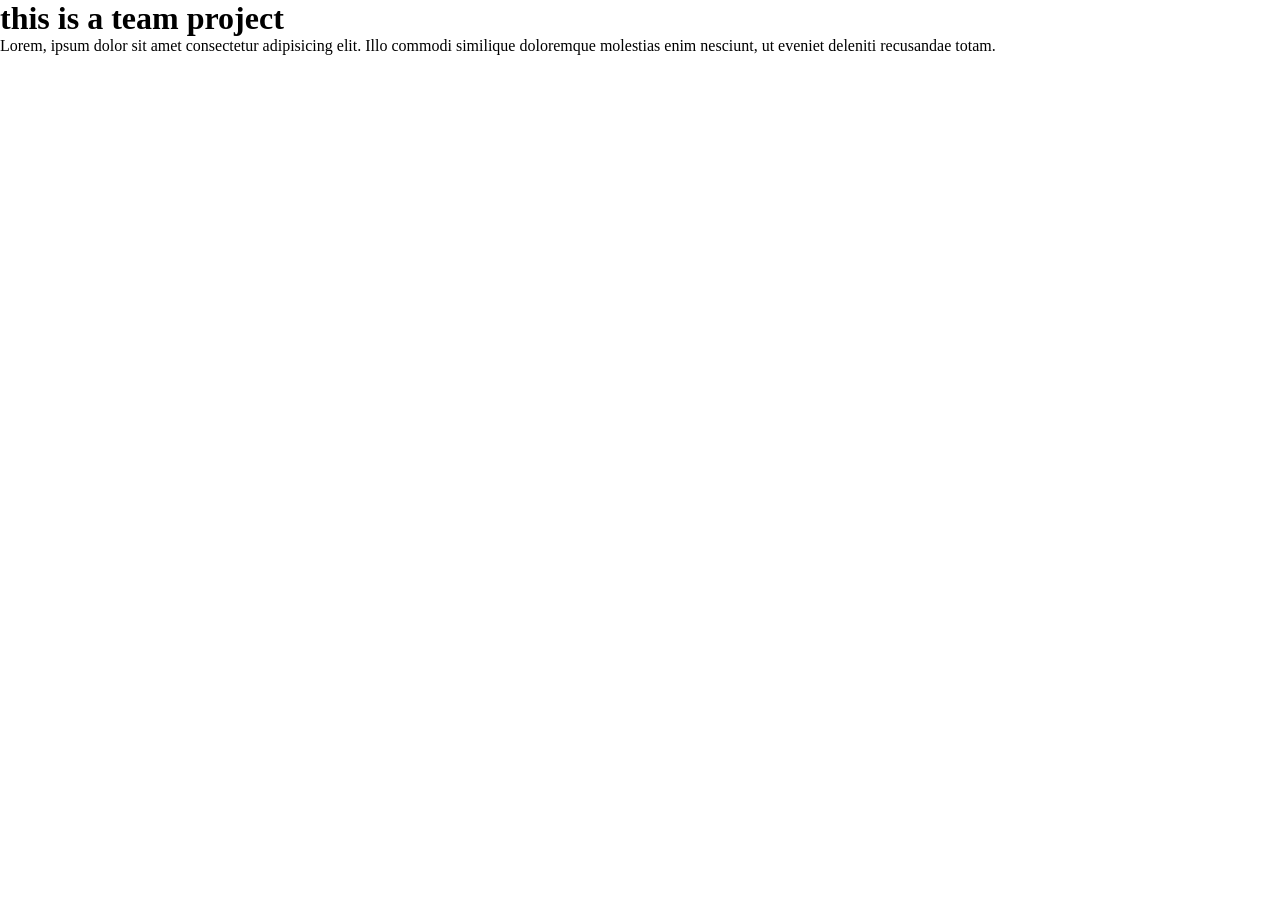
==== index.html @ 9ce7aada "team project setup" ====
<!DOCTYPE html>
<html lang="en">
<head>
    <meta charset="UTF-8">
    <meta name="viewport" content="width=device-width, initial-scale=1.0">
    <link rel="shortcut icon" href="favicon.ico" type="image/x-icon">
    <link rel="stylesheet" href="index.css">
    <title>team-project</title>
</head>
<body>
    <h1>this is a team project</h1>
    <p>Lorem, ipsum dolor sit amet consectetur adipisicing elit. Illo commodi similique doloremque molestias enim nesciunt, ut eveniet deleniti recusandae totam.</p>
</body>
</html>
---- index.css ----
* {
  margin: 0;
  padding: 0;
  box-sizing: border-box;
}
html,
body {
  height: 100%;
  width: 100%;
}
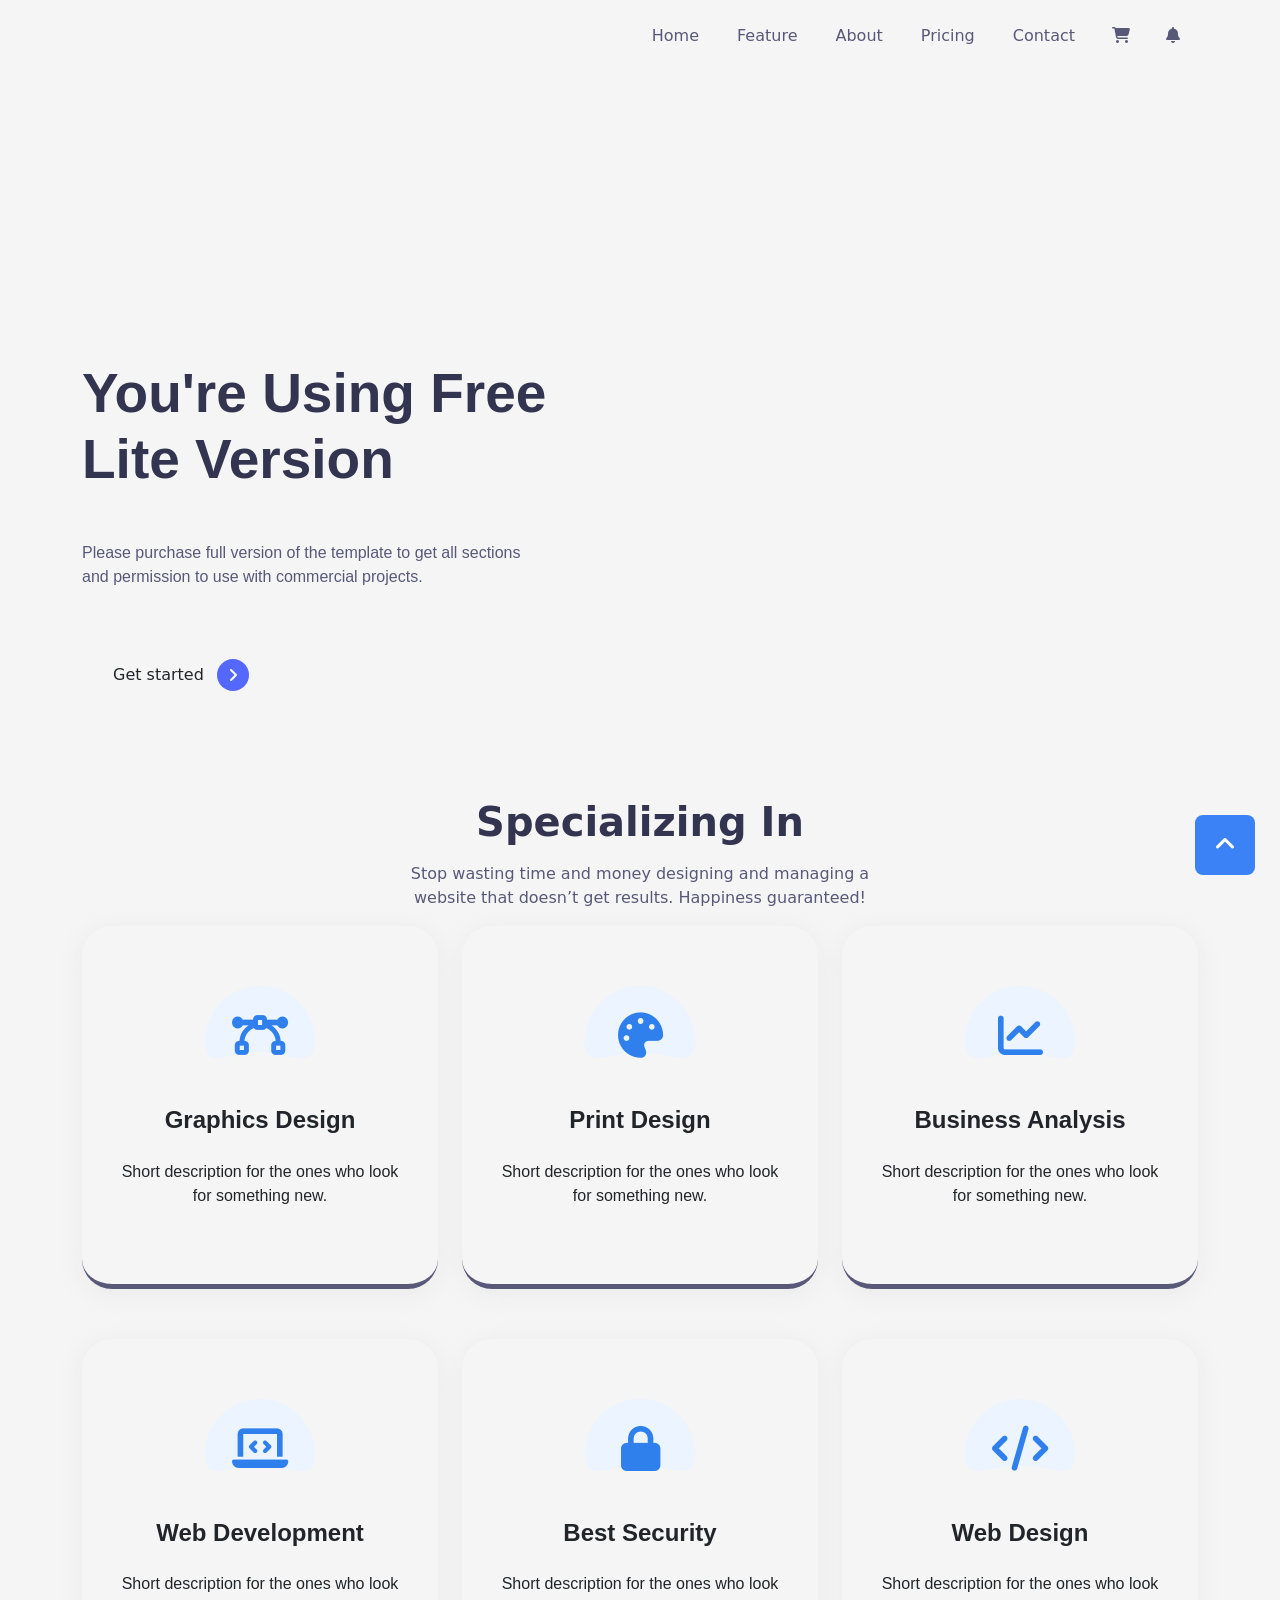
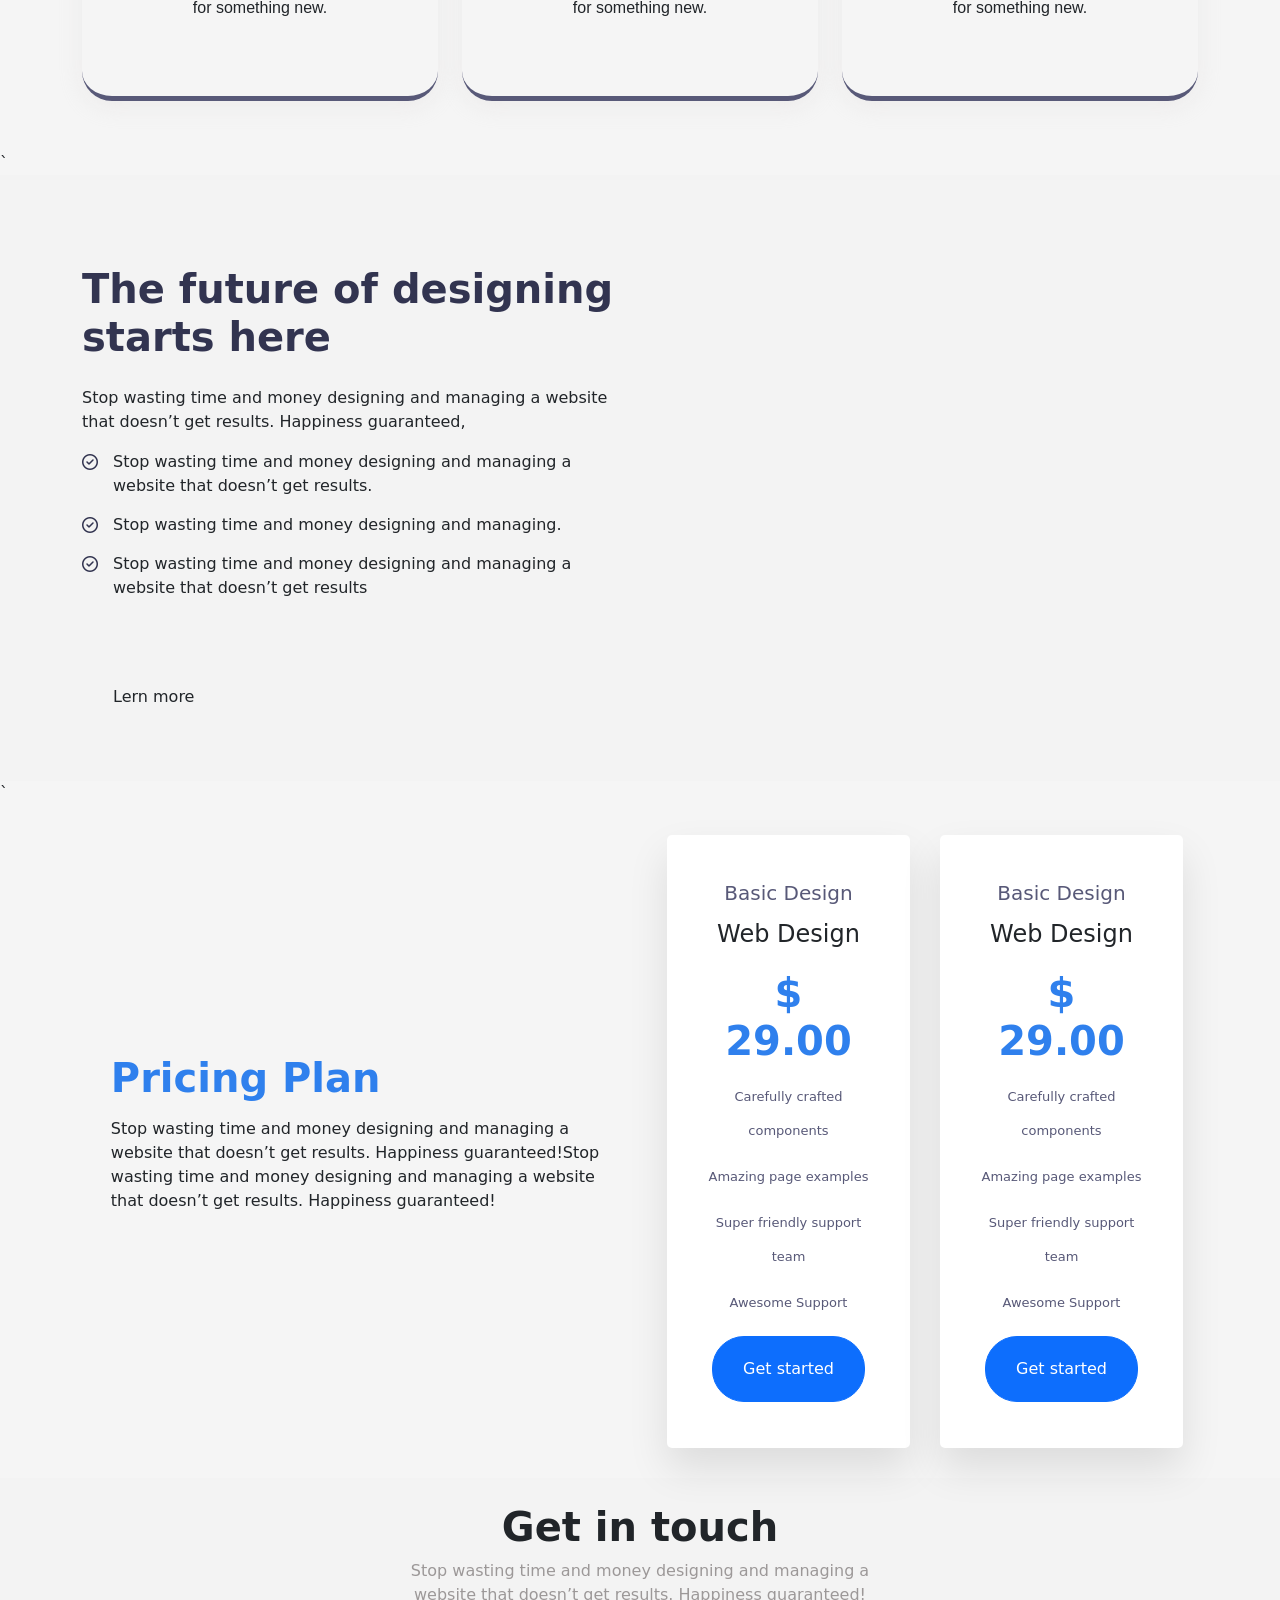
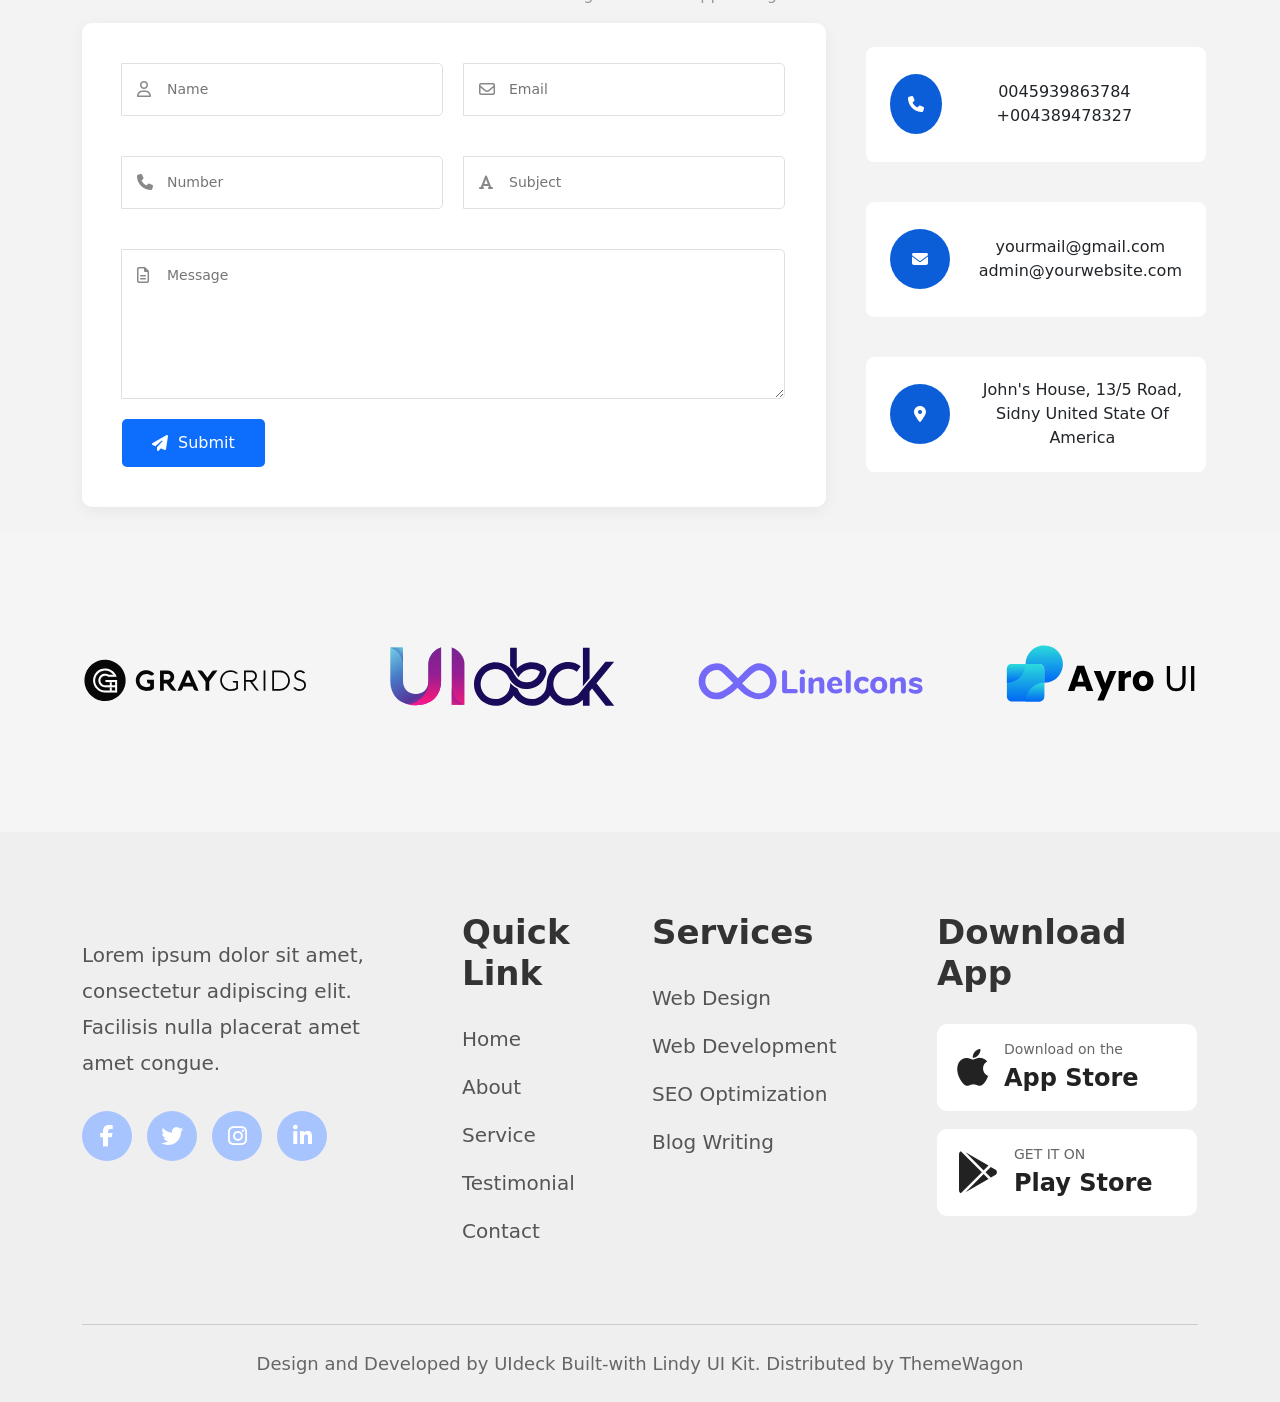
==== commit cbd5d993: "updated" ====
--- a/index.html
+++ b/index.html
@@ -3,12 +3,41 @@
 <head>
     <meta charset="UTF-8">
     <meta name="viewport" content="width=device-width, initial-scale=1.0">
-    <link rel="shortcut icon" href="favicon.ico" type="image/x-icon">
+    <link rel="shortcut icon" href="./public/favicon.ico" type="image/x-icon">
     <link rel="stylesheet" href="index.css">
     <title>team-project</title>
 </head>
 <body>
-    <h1>this is a team project</h1>
-    <p>Lorem, ipsum dolor sit amet consectetur adipisicing elit. Illo commodi similique doloremque molestias enim nesciunt, ut eveniet deleniti recusandae totam.</p>
+    <header id="header"></header>
+    <main id="main">
+        <section id="hero-section"></section>
+        <section id="special-section"></section>
+        <section id="about-section"></section>
+        <section id="pricing-section"></section>
+        <section id="contact-section"></section>
+        <section id="logos-section"></section>
+    </main>
+    <footer id="footer" ></footer>
+    
+    <script src="./index.js"></script>
+    <script src="/js/jquery-3.7.1.min.js"></script>
+    <script>
+        $(window).on("scroll",function(){
+            if($(this).scrollTop()>70){
+                $("#header").css(
+                    {
+                    "background-color":"white",
+                    "box-shadow": "rgb(0 0 0 / 6%) 0px 4px 10px"
+                    }
+                
+                )
+            }else{
+                $("#header").css({
+                    "background-color":"#ffffff00",
+                    "box-shadow":"none"
+                })
+            }
+        })
+    </script>
 </body>
 </html>
--- a/index.css
+++ b/index.css
@@ -1,10 +1,300 @@
 * {
-  margin: 0;
-  padding: 0;
-  box-sizing: border-box;
-}
+    margin: 0;
+    padding: 0;
+    box-sizing: border-box;
+}
+
 html,
 body {
-  height: 100%;
-  width: 100%;
-}
+    height: 100%;
+    width: 100%;
+    position: relative;
+}
+
+/* Header */
+header {
+    position: fixed;
+    top: 0px;
+    width: 100%;
+    z-index: 111;
+}
+
+
+/* Specializin */
+.spec {
+    color: #323450;
+    font-size: 40px;
+    font-weight: 700;
+}
+
+.spec-p {
+    font-size: 16px;
+    color: #585978;
+}
+
+.card1 {
+    padding: 60px 35px;
+    border-radius: 30px;
+    margin-bottom: 50px;
+    box-shadow: 0px 5px 25px rgba(218, 211, 211, 0.3);
+    text-align: center;
+    border-bottom: 5px solid #585978;
+    transition: all 0.3s ease-out 0s;
+}
+
+.card1:hover {
+    box-shadow: 0px 0px 25px #2F80ED;
+    border-bottom: 5px solid #2F80ED;
+}
+
+.card-icon {
+    color: #2F80ED;
+    font-size: 45px;
+    display: flex;
+    justify-content: center;
+    align-items: center;
+    margin: auto;
+    margin-bottom: 20px;
+    position: relative;
+    width: 110px;
+    height: 100px;
+    z-index: 1;
+}
+
+
+.svg-i {
+    position: absolute;
+    top: 0;
+    left: 0;
+    z-index: -1;
+}
+
+.g-design {
+    font-weight: 600;
+    font-family: "fira sans", sans-serif;
+    font-size: 24px;
+    margin-bottom: 25px;
+}
+
+.short-p {
+    font-size: 16px;
+    font-family: heebo, sans-serif;
+}
+
+/* Contact */
+
+.main-div {
+    height: auto;
+    background-color: #F3F3F3;
+    padding: 25px;
+}
+
+.hed-titel {
+    text-align: center;
+    font-weight: 700;
+}
+
+.hed-stop {
+    text-align: center;
+    color: #9c9898;
+
+}
+
+.contact-container {
+    background: white;
+    padding: 40px;
+    border-radius: 10px;
+    box-shadow: 0 4px 15px rgba(0, 0, 0, 0.05);
+    max-width: 800px;
+    width: 100%;
+}
+
+.form-grid {
+    display: grid;
+    grid-template-columns: 1fr 1fr;
+    gap: 20px;
+}
+
+.input-group {
+    position: relative;
+    margin-bottom: 20px;
+}
+
+/* Full width for the Message field */
+.full-width {
+    grid-column: span 2;
+}
+
+.input-group i {
+    position: absolute;
+    left: 15px;
+    top: 18px;
+    color: #888;
+}
+
+.input-group input,
+.input-group textarea {
+    width: 100%;
+    padding: 15px 15px 15px 45px;
+    border: 1px solid #e0e0e0;
+    border-radius: 5px;
+    box-sizing: border-box;
+    font-size: 14px;
+    background-color: #fff;
+}
+
+.input-group textarea {
+    height: 150px;
+    resize: vertical;
+}
+
+.submit-btn {
+    background-color: #0d6efd;
+    color: white;
+    border: none;
+    padding: 12px 30px;
+    border-radius: 5px;
+    cursor: pointer;
+    font-size: 16px;
+    display: flex;
+    align-items: center;
+    gap: 10px;
+    transition: background 0.3s;
+}
+
+.submit-btn:hover {
+    background-color: #0b5ed7;
+}
+
+.CNcard1 {
+    background-color: white;
+    text-align: center;
+    height: 115px;
+    border-radius: 8px;
+    display: flex;
+    align-items: center;
+    justify-content: center;
+    padding: 20px;
+}
+
+.contact {
+    background-color: #0b5ed7;
+    height: 60px;
+    display: flex;
+    align-items: center;
+    justify-content: center;
+    width: 60px;
+    border-radius: 50%;
+    color: white;
+    margin-right: 5px;
+}
+
+/* Mobile responsiveness */
+@media (max-width: 600px) {
+    .form-grid {
+        grid-template-columns: 1fr;
+    }
+
+    .full-width {
+        grid-column: span 1;
+    }
+}
+
+
+/* Logo Section */
+.rt {
+    height: 200px;
+    width: 100vw;
+    display: block;
+
+    /* background-image: url(../../assets/brands.svg);
+     background-size: 100%;
+     background-repeat: no-repeat;
+     background-position: center; */ /*no need*/
+}
+
+/* About */
+ .about-section {
+            background: #F3F3F3;
+            padding-top: 7%;
+            padding-bottom: 4%;
+        }
+
+        .sec3-h3 {
+            font-size: 40px;
+            font-weight: 700;
+            color: #323450;
+            margin-bottom: 25px;
+        }
+
+        .about-i {
+            margin-right: 15px;
+            margin-top: 4px;
+        }
+
+        .about-li {
+            display: flex;
+            align-items: flex-start;
+            margin-bottom: 15px;
+        }
+        .but-l{
+            color: white;
+            background-color:rgb(47, 128, 237);
+            padding: 15px 30px;
+            font-weight: 500;
+            font-size: 18px;
+        }
+     background-position: center; */
+    /*no need*/
+}
+
+
+/* pricing */
+.pricing-section {
+    background: #F8F9FA;
+    padding: 5%;
+}
+
+.pricing-h3 {
+    margin-bottom: 15px;
+    font-size: 40px;
+    font-weight: 700;
+}
+
+.pricing-p {
+    font-size: 16px;
+}
+
+.single-pricing {
+    box-shadow: 0 20px 40px rgba(0, 0, 0, 0.1);
+    background: #ffffff;
+    border-radius: 5px;
+    margin: 30px 15px;
+    padding: 45px 40px;
+    border: 1px solid transparent;
+    text-align: center;
+
+}
+
+.pricing-h6 {
+    color: #585978;
+    font-size: 20px;
+    margin-bottom: 15px;
+}
+
+.pricing-h4 {
+    margin-bottom: 20px;
+    font-weight: 500;
+}
+
+.pricing-h3 {
+    color: #2F80ED;
+}
+
+.pricing-li {
+    font-size: 13px;
+    font-weight: 400;
+    line-height: 34px;
+    margin-bottom: 12px;
+    color: #585978;
+}
